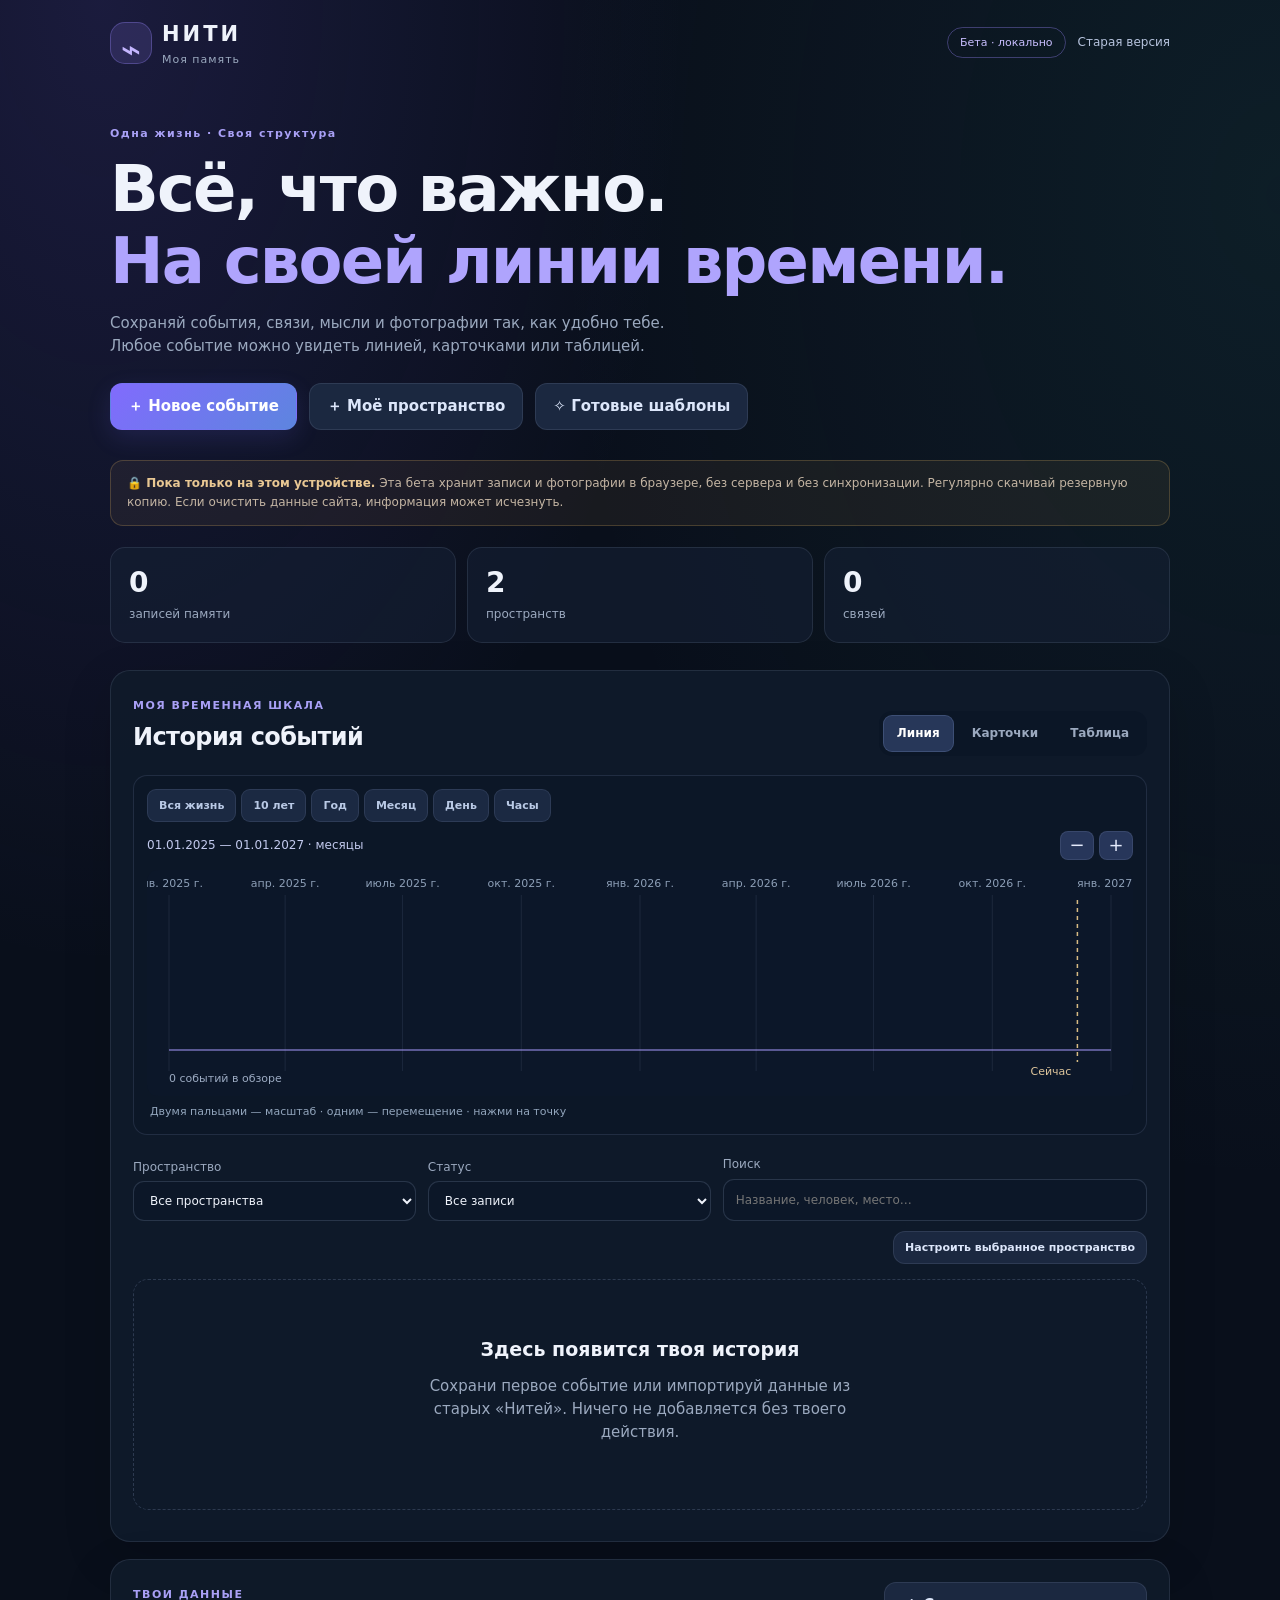
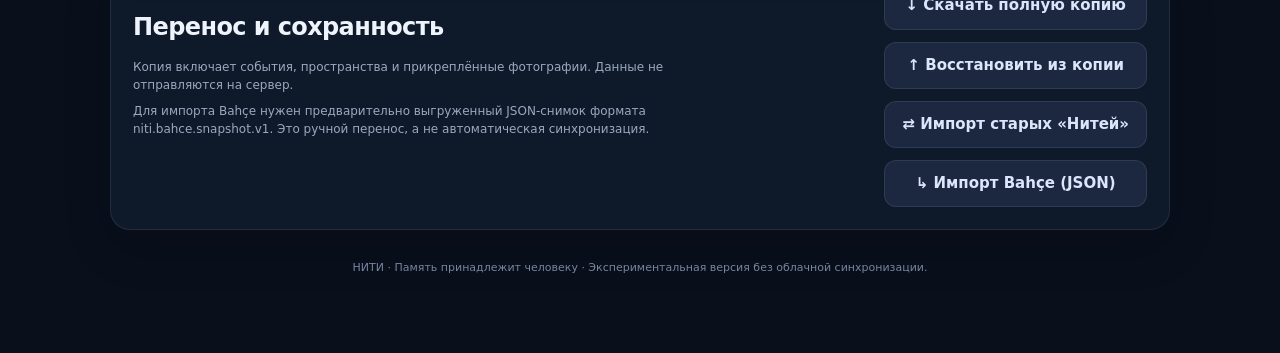
==== beta/index.html @ 976bbe4f "deploy: publish isolated Niti memory beta under /beta/ (preserve legacy app)" ====
<!doctype html>
<html lang="ru">
<head>
<meta charset="utf-8">
<meta name="viewport" content="width=device-width, initial-scale=1, viewport-fit=cover">
<meta name="theme-color" content="#0c1322">
<meta name="description" content="Нити — универсальная цифровая память человека">
<title>Нити · Моя память</title>
<link rel="manifest" href="./manifest.webmanifest">
<link rel="stylesheet" href="./memory.css?v=1">
</head>
<body>
<main class="shell">
  <header class="top">
    <div class="identity">
      <span class="mark">⌁</span>
      <div><strong>НИТИ</strong><small>Моя память</small></div>
    </div>
    <div class="top-right"><span class="chip beta">Бета · локально</span><a class="quiet-link" href="../index.html">Старая версия</a></div>
  </header>
  <section class="hero">
    <span class="eyebrow">Одна жизнь · Своя структура</span>
    <h1>Всё, что важно.<br><em>На своей линии времени.</em></h1>
    <p>Сохраняй события, связи, мысли и фотографии так, как удобно тебе. Любое событие можно увидеть линией, карточками или таблицей.</p>
    <div class="hero-actions">
      <button id="addEventBtn" class="primary">＋ Новое событие</button>
      <button id="addSpaceBtn" class="secondary">＋ Моё пространство</button>
      <button id="templatesBtn" class="secondary">✧ Готовые шаблоны</button>
    </div>
  </section>
  <aside class="privacy">
    <b>🔒 Пока только на этом устройстве.</b> Эта бета хранит записи и фотографии в браузере, без сервера и без синхронизации. Регулярно скачивай резервную копию. Если очистить данные сайта, информация может исчезнуть.
  </aside>
  <section class="stats" aria-label="Сводка">
    <div><span id="countEvents">0</span><small>записей памяти</small></div>
    <div><span id="countSpaces">0</span><small>пространств</small></div>
    <div><span id="countConnected">0</span><small>связей</small></div>
  </section>
  <section class="surface">
    <div class="section-head"><div><span class="eyebrow">МОЯ ВРЕМЕННАЯ ШКАЛА</span><h2>История событий</h2></div><div class="view-controls" role="group" aria-label="Представление">
      <button class="view active" data-view="timeline" aria-pressed="true">Линия</button>
      <button class="view" data-view="cards" aria-pressed="false">Карточки</button>
      <button class="view" data-view="table" aria-pressed="false">Таблица</button>
    </div></div>
    <div class="time-explorer" aria-label="Интерактивная линия жизни">
      <div class="time-nav" role="group" aria-label="Масштаб времени">
        <button type="button" data-memory-preset="life">Вся жизнь</button>
        <button type="button" data-memory-preset="years">10 лет</button>
        <button type="button" data-memory-preset="year">Год</button>
        <button type="button" data-memory-preset="month">Месяц</button>
        <button type="button" data-memory-preset="day">День</button>
        <button type="button" data-memory-preset="hours">Часы</button>
      </div>
      <div class="time-hud">
        <span id="memoryRange" aria-live="polite">Диапазон всей жизни</span>
        <div class="time-scale">
          <button id="memoryZoomOut" type="button" aria-label="Отдалить шкалу">−</button>
          <button id="memoryZoomIn" type="button" aria-label="Приблизить шкалу">+</button>
        </div>
      </div>
      <canvas id="memoryTimeline" class="memory-timeline-canvas" tabindex="0" role="img" aria-label="Линия жизни с событиями, масштабируется жестами, мышью и клавиатурой"></canvas>
      <p class="time-hint" id="memoryTimelineHint">Двумя пальцами — масштаб · одним — перемещение · нажми на точку</p>
    </div>
    <div class="filters">
      <label>Пространство<select id="spaceFilter"><option value="all">Все пространства</option></select></label>
      <label>Статус<select id="statusFilter"><option value="all">Все записи</option><option value="completed">Произошло</option><option value="planned">Запланировано</option><option value="cancelled">Архив</option></select></label>
      <label class="search-field">Поиск<input id="searchInput" type="search" placeholder="Название, человек, место…"></label>
    </div>
    <div class="manage-space"><button type="button" id="editSpaceBtn" class="secondary">Настроить выбранное пространство</button></div>
    <div id="memoryResults" class="results" aria-live="polite"><div class="empty">Загружаем память…</div></div>
  </section>
  <section class="surface controls">
    <div><span class="eyebrow">ТВОИ ДАННЫЕ</span><h2>Перенос и сохранность</h2><p>Копия включает события, пространства и прикреплённые фотографии. Данные не отправляются на сервер.</p>
      <p class="help">Для импорта Bahçe нужен предварительно выгруженный JSON-снимок формата niti.bahce.snapshot.v1. Это ручной перенос, а не автоматическая синхронизация.</p></div>
    <div class="control-buttons">
      <button id="backupBtn" class="secondary">↓ Скачать полную копию</button>
      <button id="restoreBtn" class="secondary">↑ Восстановить из копии</button>
      <button id="legacyBtn" class="secondary">⇄ Импорт старых «Нитей»</button>
      <button id="bahceImportBtn" class="secondary">↳ Импорт Bahçe (JSON)</button>
      <input type="file" id="backupFile" accept=".json,application/json" hidden>
      <input type="file" id="bahceFile" accept=".json,application/json" hidden>
    </div>
  </section>
  <footer>НИТИ · Память принадлежит человеку · Экспериментальная версия без облачной синхронизации.</footer>
</main>

<dialog id="eventDialog">
<form id="eventForm" class="modal-form">
 <div class="modal-top"><div><span class="eyebrow">ПАМЯТЬ</span><h2 id="eventFormTitle">Новое событие</h2></div><button type="button" class="x" data-close="eventDialog" aria-label="Закрыть">✕</button></div>
 <input type="hidden" name="eventId" id="eventId">
 <label>Название события<input name="title" id="eventTitle" maxlength="200" placeholder="Что произошло?" required></label>
 <div class="two">
   <label>Пространство<select id="eventSpace" name="spaceId"></select></label>
   <label>Тип<select id="eventKind" name="kind"><option value="event">Событие</option><option value="task">Дело / план</option></select></label>
 </div>
 <div class="two">
   <label>Статус<select id="eventStatus" name="status"><option value="completed">Произошло</option><option value="planned">Запланировано</option><option value="cancelled">Архив</option></select></label>
   <label>Точность времени<select id="eventPrecision" name="precision"><option value="day">День</option><option value="minute">До минуты</option><option value="month">Месяц</option><option value="year">Год</option><option value="unknown">Неизвестно</option></select></label>
 </div>
 <div class="two">
   <label>Начало<input id="eventStart" name="start" placeholder="2026-11-07"></label>
   <label>Конец (необязательно)<input id="eventEnd" name="end" placeholder="2026-11-07"></label>
 </div>
 <label>Категория<input name="category" id="eventCategory" maxlength="60" placeholder="Например, семья / работа / поездка"></label>
 <div class="two">
   <label>Метки через запятую<input name="tags" id="eventTags" placeholder="важное, сад, поездка"></label>
   <label>Люди, места, объекты через запятую<input name="links" id="eventLinks" placeholder="Леонид, Чамьюва"></label>
 </div>
 <label>Описание<textarea name="notes" id="eventNotes" rows="3" placeholder="Детали, воспоминания, контекст…"></textarea></label>
 <div id="customFields" class="custom-fields"></div>
 <label class="file-label">📷 Фотографии (до 8 МБ каждая)<input type="file" id="eventPhotos" accept="image/*" multiple></label>
 <div id="existingPhotos" class="photo-grid"></div>
 <div class="modal-actions"><button type="button" class="secondary" data-close="eventDialog">Отмена</button><button type="submit" class="primary" id="saveEventBtn">Сохранить событие</button></div>
</form>
</dialog>

<dialog id="spaceDialog">
<form id="spaceForm" class="modal-form">
 <div class="modal-top"><div><span class="eyebrow">КОНСТРУКТОР</span><h2 id="spaceFormTitle">Моё пространство</h2></div><button type="button" class="x" data-close="spaceDialog" aria-label="Закрыть">✕</button></div>
 <input type="hidden" id="spaceId">
 <label>Название<input id="spaceName" placeholder="Например, моя мастерская" maxlength="80" required></label>
 <label>Цвет пространства<input id="spaceColor" type="color" value="#9b86e8"></label>
 <label>Свои поля, каждое с новой строки<textarea id="spaceFields" rows="5" placeholder="Клиент | text&#10;Часы работы | number&#10;Дата следующего визита | date&#10;Оплачено | checkbox"></textarea></label>
 <p class="help">Доступные типы: text, number, date, checkbox. Например: «Объект | text». Поля можно настроить позже.</p>
 <div class="modal-actions"><button type="button" class="secondary" data-close="spaceDialog">Отмена</button><button type="submit" class="primary">Сохранить пространство</button></div>
</form>
</dialog>
<dialog id="templatesDialog">
 <div class="modal-form">
  <div class="modal-top"><div><span class="eyebrow">НАЧНИ С ПОЛЬЗЫ</span><h2>Как организовать свою жизнь?</h2></div><button type="button" class="x" data-close="templatesDialog" aria-label="Закрыть">✕</button></div>
  <p class="help">Шаблон создаёт только пустое рабочее пространство. Его поля и цвет можно изменить. Ничего не публикуется.</p>
  <div class="template-grid">
   <button type="button" data-template="garden">🌱 <b>Мой сад</b><small>Объекты, клиенты, работы, оплата</small></button>
   <button type="button" data-template="repairs">🔧 <b>Мастерская</b><small>Заказы, материалы, время</small></button>
   <button type="button" data-template="family">❤️ <b>Моя семья</b><small>Люди, события, воспоминания</small></button>
   <button type="button" data-template="travel">🌍 <b>Путешествия</b><small>Места, маршруты, впечатления</small></button>
   <button type="button" data-template="study">📚 <b>Учёба</b><small>Курсы, уроки, достижения</small></button>
   <button type="button" data-template="creative">✨ <b>Творчество</b><small>Идеи, проекты, результаты</small></button>
  </div>
 </div>
</dialog>
<div id="toast" class="toast" role="status" aria-live="polite"></div>
<script type="module" src="./memory-app.mjs?v=1"></script>
</body>
</html>
---- beta/memory.css ----
:root{color-scheme:dark;--bg:#090f1b;--surface:#121c2e;--surface2:#19263d;--border:rgba(179,198,225,.12);--text:#eff3fb;--muted:#9ba9bf;--accent:#9a87ff;--green:#4eb68c}
*{box-sizing:border-box}
html{background:var(--bg)}body{margin:0;background:radial-gradient(ellipse at 8% 0,rgba(116,89,237,.16),transparent 35%),radial-gradient(ellipse at 100% 10%,rgba(54,160,151,.10),transparent 40%),var(--bg);color:var(--text);font:15px/1.55 system-ui,-apple-system,Segoe UI,sans-serif}
button,input,textarea,select{font:inherit}button{cursor:pointer}button:disabled{opacity:.55;cursor:wait}
.shell{max-width:1100px;margin:auto;padding:18px 20px 65px}
.top,.identity,.top-right,.hero-actions,.view-controls,.section-head,.filters,.modal-top,.modal-actions,.control-buttons{display:flex;align-items:center;gap:12px}
.top{justify-content:space-between;margin-bottom:35px}.identity{gap:10px}.identity strong{font-size:21px;letter-spacing:3px}.identity small{display:block;color:var(--muted);font-size:11px;letter-spacing:1px}.mark{height:42px;width:42px;display:grid;place-items:center;background:rgba(154,135,255,.15);border:1px solid rgba(154,135,255,.32);border-radius:15px;color:#c5b6ff;font-size:34px}.top-right{flex-wrap:wrap;justify-content:end}
.chip{padding:6px 12px;border-radius:99px;font-size:11px;border:1px solid var(--border);color:var(--muted)}.beta{border-color:rgba(154,135,255,.35);color:#c9bfff}.quiet-link{font-size:12px;color:#b6c3dd;text-decoration:none}.quiet-link:hover{text-decoration:underline}
.eyebrow{color:#a9a0f6;font-size:11px;letter-spacing:1.5px;font-weight:800}
.hero{padding:18px 0 30px}.hero h1{font-size:clamp(35px,6.1vw,64px);line-height:1.12;letter-spacing:-1.8px;margin:10px 0 15px;font-weight:800}.hero em{font-style:normal;color:#afa4fd}.hero p{color:var(--muted);max-width:610px;margin:0 0 24px;font-size:15px}.hero-actions{flex-wrap:wrap}
button.primary,button.secondary{border-radius:12px;padding:11px 17px;font-weight:700;border:1px solid transparent}
button.primary{background:linear-gradient(135deg,#816bfd,#5d85df);color:#fff;box-shadow:0 8px 25px rgba(113,103,252,.14)}
button.secondary{background:#1b2840;color:#dce6fa;border-color:var(--border)}button.secondary:hover,button.view:hover{border-color:rgba(154,135,255,.7)}
.privacy{border:1px solid rgba(228,180,96,.23);background:rgba(228,180,96,.065);border-radius:13px;color:#c4b5a3;padding:13px 16px;font-size:12px;line-height:1.6}
.privacy b{color:#e8c793}
.stats{display:grid;grid-template-columns:repeat(3,1fr);gap:11px;margin:21px 0 27px}
.stats>div{background:rgba(20,32,52,.65);border:1px solid var(--border);border-radius:15px;padding:18px}
.stats span{display:block;font-size:28px;line-height:1.2;font-weight:800;letter-spacing:-.8px}.stats small{display:block;color:var(--muted);font-size:12px;margin-top:5px}
.surface{padding:22px;background:rgba(16,26,43,.93);border:1px solid var(--border);border-radius:20px;margin-bottom:17px;box-shadow:0 16px 50px rgba(0,0,0,.14)}
.section-head{justify-content:space-between;align-items:flex-end;flex-wrap:wrap}.section-head h2,.controls h2{margin:3px 0 0;font-size:24px;letter-spacing:-.6px}
.view-controls{padding:4px;border-radius:13px;background:#0b1626;gap:4px}
button.view{border-radius:9px;background:transparent;color:var(--muted);border:1px solid transparent;padding:8px 13px;font-size:12px;font-weight:700}
button.view.active{background:#273759;color:#fff;border-color:rgba(170,195,255,.17)}
.filters{margin:20px 0 10px;align-items:flex-end;flex-wrap:wrap}.filters label{display:flex;flex-direction:column;gap:5px;color:var(--muted);font-size:12px;min-width:160px;flex:1}.filters label.search-field{flex:1.5}
input,textarea,select{width:100%;padding:11px 12px;border-radius:11px;background:#0c1728;color:var(--text);border:1px solid rgba(178,200,235,.17);outline:none}
input:focus,textarea:focus,select:focus{border-color:rgba(154,135,255,.75);box-shadow:0 0 0 3px rgba(154,135,255,.09)}
input[type=color]{padding:3px;width:80px;height:42px;cursor:pointer}
.results{min-height:240px}.empty{text-align:center;border:1px dashed rgba(180,205,255,.18);border-radius:15px;padding:55px 20px;color:var(--muted)}.empty b{font-size:19px;color:var(--text)}.empty p{max-width:440px;margin:10px auto}
.timeline{position:relative;padding-left:24px}.timeline:before{content:"";position:absolute;left:6px;top:16px;bottom:10px;border-left:2px solid rgba(155,134,232,.5)}
.day-group{position:relative;margin:21px 0 22px}.day-group:before{content:"";position:absolute;left:-24px;top:7px;width:11px;height:11px;border:2px solid #aa9aff;border-radius:50%;background:#131b2d}
.day-heading{font-size:14px;font-weight:800;margin:0 0 13px}.day-heading small{font-size:11px;color:var(--muted);font-weight:500;margin-left:8px}
.day-records{display:grid;gap:10px}.record{border:1px solid var(--border);border-left:3px solid var(--record-color,var(--accent));background:rgba(14,24,40,.95);border-radius:13px;padding:13px 15px;min-width:0}
.open-record{display:flex;align-items:center;justify-content:space-between;width:100%;gap:8px;border:0;background:none;color:var(--text);text-align:left;padding:0;font-size:14px}.open-record strong{overflow-wrap:anywhere}.open-record span{font-weight:500;color:var(--muted);font-size:11px;flex-shrink:0}
.record-meta{display:flex;align-items:center;gap:7px;font-size:11px;color:var(--muted);margin-top:5px}.dot{display:inline-block;width:8px;height:8px;border-radius:50%;flex-shrink:0}
.record p{font-size:12px;color:#b7c2d5;margin:8px 0}.category,.tag{display:inline-block;font-size:10px;padding:3px 7px;border-radius:7px;color:#aebded;background:#27324c;margin:6px 5px 0 0}
.tag{background:#142d2d;color:#a3d0bd}.link-tags{display:inline-flex;flex-wrap:wrap}
.record-grid{display:grid;grid-template-columns:repeat(2,minmax(0,1fr));gap:11px;margin-top:15px}
.table-scroll{overflow-x:auto;margin-top:15px}table{border-collapse:collapse;min-width:660px;width:100%;font-size:13px}th,td{padding:13px 10px;border-bottom:1px solid var(--border);text-align:left;vertical-align:top}th{color:#b9c5db;font-weight:700}td{color:var(--muted)}
.table-open{border:0;padding:0;background:transparent;color:var(--text);font-weight:700;text-align:left;text-decoration:underline;text-decoration-color:rgba(154,135,255,.35)}
.controls{display:flex;justify-content:space-between;align-items:flex-start;gap:15px;flex-wrap:wrap}.controls p{font-size:12px;color:var(--muted);max-width:550px}.control-buttons{align-items:stretch;flex-direction:column}
footer{text-align:center;color:#7586a1;font-size:11px;padding:12px 0}
dialog{color:var(--text);border:1px solid rgba(185,205,238,.18);border-radius:19px;background:#111c2e;width:min(96vw,680px);max-height:90vh;padding:0}
dialog::backdrop{background:rgba(3,7,15,.77)}
.modal-form{padding:23px;display:grid;gap:14px}.modal-form label{display:grid;gap:6px;color:#aebcd1;font-size:12px;font-weight:600}
.modal-form textarea{resize:vertical}.modal-form h2{margin:2px 0 0;font-size:23px}.modal-top{align-items:flex-start;justify-content:space-between}
.x{background:#1f2a40;border:1px solid var(--border);border-radius:10px;color:#c0cee2;width:34px;height:34px}
.two{display:grid;grid-template-columns:repeat(2,minmax(0,1fr));gap:12px}
.custom-fields{border-top:1px solid var(--border);padding-top:10px;display:grid;grid-template-columns:repeat(2,minmax(0,1fr));gap:10px}
.custom-fields:empty{display:none}.custom-fields h3{grid-column:1/-1;font-size:14px;margin:0;color:#d6e0f5}
.custom-fields input[type=checkbox]{width:auto;height:20px;justify-self:start}
.file-label{border:1px dashed var(--border);padding:12px;border-radius:10px}
.file-label input{background:transparent;border:0;padding:3px}
.modal-actions{justify-content:flex-end;border-top:1px solid var(--border);padding-top:15px}
.help{margin:-5px 0 0;font-size:11px;color:var(--muted)}
.photo-grid{display:flex;flex-wrap:wrap;gap:6px;margin-top:9px}.photo-grid a{width:76px;height:76px;display:block;overflow:hidden;border-radius:9px;border:1px solid var(--border)}
.photo-grid img{width:100%;height:100%;object-fit:cover}
.attachment-row{display:flex;align-items:center;justify-content:space-between;gap:10px;font-size:12px;border:1px solid var(--border);padding:8px;border-radius:10px;margin-bottom:7px}
.attachment-row span{min-width:0;overflow-wrap:anywhere}.attachment-row button{padding:5px 9px;font-size:11px}
.toast{position:fixed;z-index:200;bottom:18px;left:50%;transform:translate(-50%,30px);opacity:0;pointer-events:none;background:#263b33;color:#d7ffec;padding:10px 16px;border-radius:12px;box-shadow:0 20px 50px rgba(0,0,0,.28);max-width:90%;font-size:12px;transition:all .18s}
.toast.show{opacity:1;transform:translate(-50%,0)}.toast.problem{background:#4a2832;color:#ffe4e8}
@media(max-width:750px){
 .shell{padding:14px 12px 50px}.top{margin-bottom:20px}.top-right{gap:7px}.hero{padding:8px 0 24px}.hero h1{letter-spacing:-1.1px}
 .surface{padding:16px;border-radius:16px}.section-head{align-items:flex-start}.view-controls{width:100%}.view-controls button{flex:1}
 .stats>div{padding:13px 10px}.stats span{font-size:25px}.stats small{font-size:10px}
 .filters label,.filters label.search-field{flex-basis:100%;min-width:0}.record-grid{grid-template-columns:1fr}
 .controls{display:block}.control-buttons{margin-top:16px}.two{grid-template-columns:1fr}.custom-fields{grid-template-columns:1fr}
 .modal-form{padding:16px}.top-right .chip{display:none}
}

.manage-space{display:flex;justify-content:flex-end;margin:5px 0 15px}.manage-space button{padding:7px 11px;font-size:11px}
.template-grid{display:grid;grid-template-columns:1fr 1fr;gap:10px}.template-grid button{border:1px solid var(--border);border-radius:13px;background:#17253b;color:#e7f0ff;text-align:left;padding:14px;font-size:18px}.template-grid b{display:block;font-size:14px}.template-grid small{display:block;color:var(--muted);font-size:11px;margin-top:3px}.template-grid button:hover{border-color:#9885f5}
@media(max-width:520px){.template-grid{grid-template-columns:1fr}.manage-space button{width:100%}}

/* Shared continuous life timeline. All views read the same immutable source records. */
.time-explorer{margin:19px 0 15px;padding:13px;border:1px solid rgba(165,178,222,.14);border-radius:14px;background:#0c1727}
.time-nav{display:flex;flex-wrap:wrap;gap:5px}
.time-nav button{border:1px solid rgba(160,180,224,.13);color:#b9c9e5;background:#1b2942;padding:7px 11px;border-radius:9px;font-size:11px;font-weight:650}
.time-nav button:active{background:#3b3c81}
.time-hud{display:flex;align-items:center;justify-content:space-between;gap:9px;margin-top:9px}
#memoryRange{font-size:12px;color:#c2c9ed;font-variant-numeric:tabular-nums}
.time-scale{display:flex;gap:5px}
.time-scale button{border:1px solid var(--border);background:#27365a;color:#e4eafb;font-size:18px;line-height:1;width:34px;height:29px;border-radius:8px}
.memory-timeline-canvas{display:block;width:100%;height:226px;border-radius:11px;margin-top:10px;touch-action:none;cursor:grab;background:#0c1729}
.memory-timeline-canvas:active{cursor:grabbing}
.memory-timeline-canvas:focus-visible{outline:3px solid #a3a0ef;outline-offset:3px}
.time-hint{margin:7px 3px 1px;font-size:11px;color:#92a5bc}
@media(max-width:640px){.time-explorer{margin:14px 0;padding:10px}.time-nav{display:grid;grid-template-columns:repeat(3,minmax(0,1fr))}.time-nav button{padding:8px 3px}.memory-timeline-canvas{height:210px}#memoryRange{font-size:10px}}
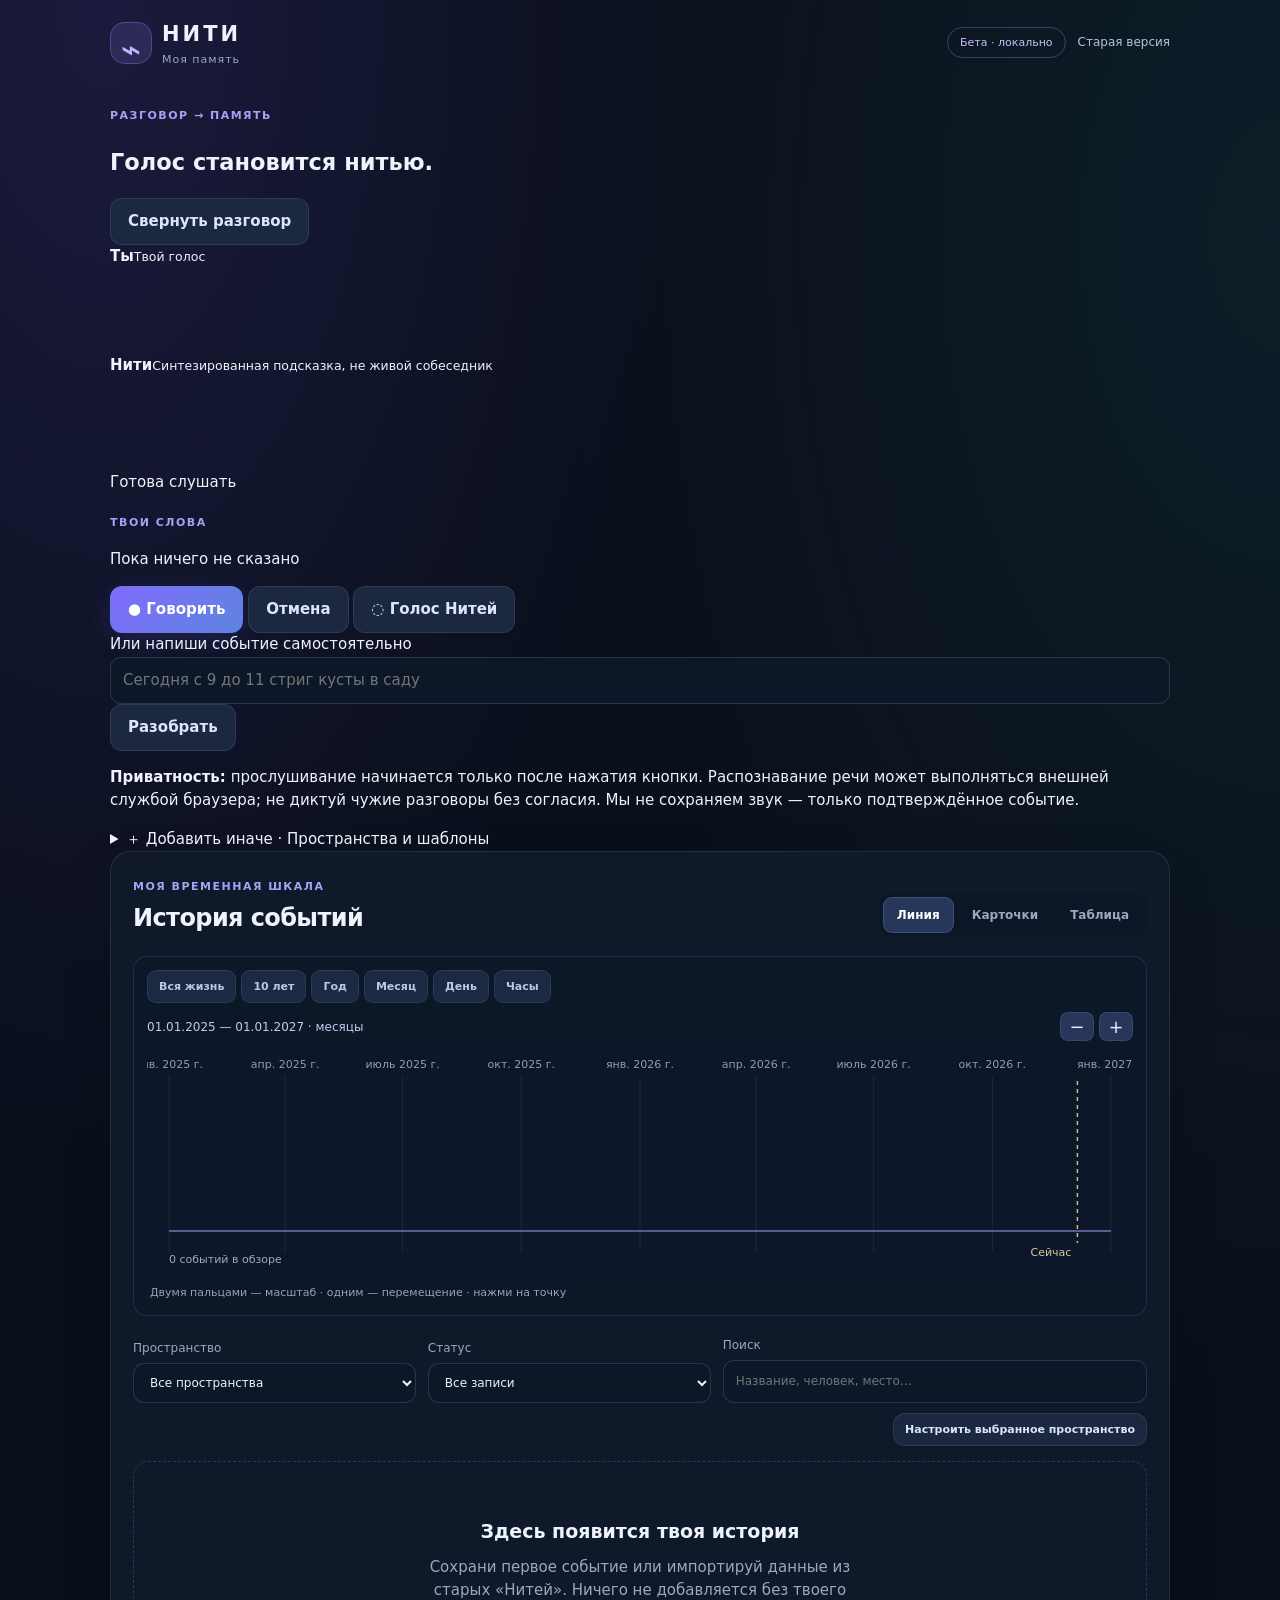
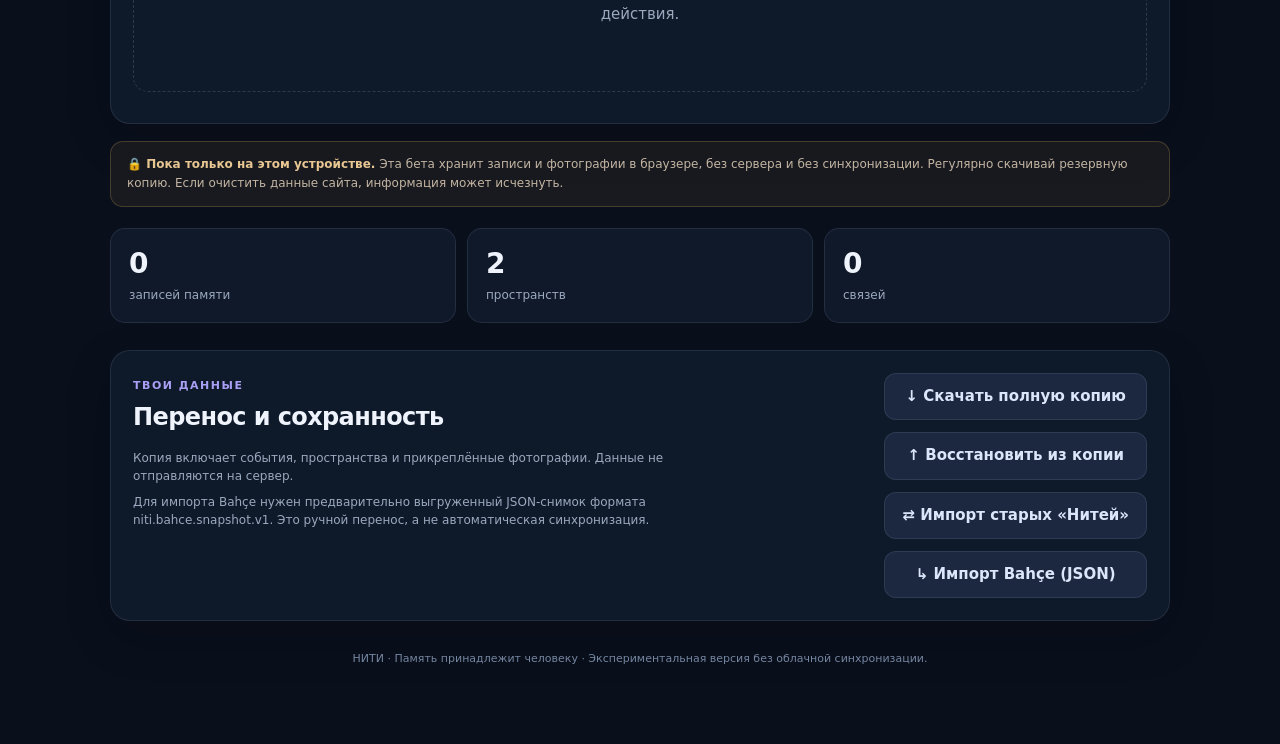
==== commit c642f07c: "feat(voice): make dual-wave dialogue the beta home above life timeline" ====
--- a/beta/index.html
+++ b/beta/index.html
@@ -7,7 +7,7 @@
 <meta name="description" content="Нити — универсальная цифровая память человека">
 <title>Нити · Моя память</title>
 <link rel="manifest" href="./manifest.webmanifest">
-<link rel="stylesheet" href="./memory.css?v=1">
+<link rel="stylesheet" href="./memory.css?v=2">
 </head>
 <body>
 <main class="shell">
@@ -18,24 +18,53 @@
     </div>
     <div class="top-right"><span class="chip beta">Бета · локально</span><a class="quiet-link" href="../index.html">Старая версия</a></div>
   </header>
-  <section class="hero">
-    <span class="eyebrow">Одна жизнь · Своя структура</span>
-    <h1>Всё, что важно.<br><em>На своей линии времени.</em></h1>
-    <p>Сохраняй события, связи, мысли и фотографии так, как удобно тебе. Любое событие можно увидеть линией, карточками или таблицей.</p>
+  <section class="voice-panel" id="voicePanel" aria-label="Разговор и превращение голоса в память">
+    <div class="voice-panel-head">
+      <div><span class="eyebrow">РАЗГОВОР → ПАМЯТЬ</span><h1>Голос становится нитью.</h1></div>
+      <button class="secondary voice-compact-btn" id="voiceFocus" type="button">Свернуть разговор</button>
+    </div>
+    <div class="voice-lanes">
+      <div class="voice-lane user" id="voiceUserLane">
+        <div class="voice-lane-label"><span class="voice-dot user"></span><strong>Ты</strong><small>Твой голос</small></div>
+        <canvas id="voiceUserWave" class="voice-wave" width="680" height="78" aria-label="Волна микрофона"></canvas>
+      </div>
+      <div class="voice-lane assistant">
+        <div class="voice-lane-label"><span class="voice-dot assistant"></span><strong>Нити</strong><small>Синтезированная подсказка, не живой собеседник</small></div>
+        <canvas id="voiceAssistantWave" class="voice-wave" width="680" height="72" aria-label="Волна голоса-подсказки"></canvas>
+      </div>
+    </div>
+    <p id="voiceStatus" class="voice-status" role="status" aria-live="polite">Готова слушать</p>
+    <div class="voice-transcript"><span class="eyebrow">ТВОИ СЛОВА</span><p id="voiceTranscript">Пока ничего не сказано</p></div>
+    <div class="voice-tools">
+      <button id="voiceMic" class="primary mic-button" type="button" aria-pressed="false">● Говорить</button>
+      <button id="voiceCancel" class="secondary" type="button">Отмена</button>
+      <button id="voiceSpeak" class="secondary" type="button">◌ Голос Нитей</button>
+    </div>
+    <div class="voice-typed">
+      <label for="voiceManual">Или напиши событие самостоятельно</label>
+      <div class="voice-typed-row"><input id="voiceManual" maxlength="4000" placeholder="Сегодня с 9 до 11 стриг кусты в саду"><button id="voiceTextSubmit" class="secondary" type="button">Разобрать</button></div>
+    </div>
+    <section id="voiceDraft" class="voice-proposal" hidden aria-label="Предложенное событие">
+      <div class="voice-proposal-heading"><span class="eyebrow">ПРЕДЛОЖЕНО К СОХРАНЕНИЮ</span><span>Пока черновик</span></div>
+      <h2 id="voiceProposedTitle"></h2>
+      <p id="voiceProposedMeta"></p>
+      <p id="voiceProposedNotes"></p>
+      <div id="voiceDraftActions" class="voice-proposal-buttons" hidden>
+        <button id="voiceSave" type="button" class="primary">Вплести в жизнь</button>
+        <button id="voiceEdit" type="button" class="secondary">Изменить</button>
+        <button id="voiceDiscard" type="button" class="secondary">Отбросить</button>
+      </div>
+    </section>
+    <p class="voice-privacy"><strong>Приватность:</strong> прослушивание начинается только после нажатия кнопки. Распознавание речи может выполняться внешней службой браузера; не диктуй чужие разговоры без согласия. Мы не сохраняем звук — только подтверждённое событие.</p>
+  </section>
+  <details class="voice-other-actions">
+    <summary>＋ Добавить иначе · Пространства и шаблоны</summary>
     <div class="hero-actions">
       <button id="addEventBtn" class="primary">＋ Новое событие</button>
       <button id="addSpaceBtn" class="secondary">＋ Моё пространство</button>
       <button id="templatesBtn" class="secondary">✧ Готовые шаблоны</button>
     </div>
-  </section>
-  <aside class="privacy">
-    <b>🔒 Пока только на этом устройстве.</b> Эта бета хранит записи и фотографии в браузере, без сервера и без синхронизации. Регулярно скачивай резервную копию. Если очистить данные сайта, информация может исчезнуть.
-  </aside>
-  <section class="stats" aria-label="Сводка">
-    <div><span id="countEvents">0</span><small>записей памяти</small></div>
-    <div><span id="countSpaces">0</span><small>пространств</small></div>
-    <div><span id="countConnected">0</span><small>связей</small></div>
-  </section>
+  </details>
   <section class="surface">
     <div class="section-head"><div><span class="eyebrow">МОЯ ВРЕМЕННАЯ ШКАЛА</span><h2>История событий</h2></div><div class="view-controls" role="group" aria-label="Представление">
       <button class="view active" data-view="timeline" aria-pressed="true">Линия</button>
@@ -68,6 +97,14 @@
     </div>
     <div class="manage-space"><button type="button" id="editSpaceBtn" class="secondary">Настроить выбранное пространство</button></div>
     <div id="memoryResults" class="results" aria-live="polite"><div class="empty">Загружаем память…</div></div>
+  </section>
+  <aside class="privacy">
+    <b>🔒 Пока только на этом устройстве.</b> Эта бета хранит записи и фотографии в браузере, без сервера и без синхронизации. Регулярно скачивай резервную копию. Если очистить данные сайта, информация может исчезнуть.
+  </aside>
+  <section class="stats" aria-label="Сводка">
+    <div><span id="countEvents">0</span><small>записей памяти</small></div>
+    <div><span id="countSpaces">0</span><small>пространств</small></div>
+    <div><span id="countConnected">0</span><small>связей</small></div>
   </section>
   <section class="surface controls">
     <div><span class="eyebrow">ТВОИ ДАННЫЕ</span><h2>Перенос и сохранность</h2><p>Копия включает события, пространства и прикреплённые фотографии. Данные не отправляются на сервер.</p>
@@ -140,6 +177,6 @@
  </div>
 </dialog>
 <div id="toast" class="toast" role="status" aria-live="polite"></div>
-<script type="module" src="./memory-app.mjs?v=1"></script>
+<script type="module" src="./memory-app.mjs?v=2"></script>
 </body>
 </html>
